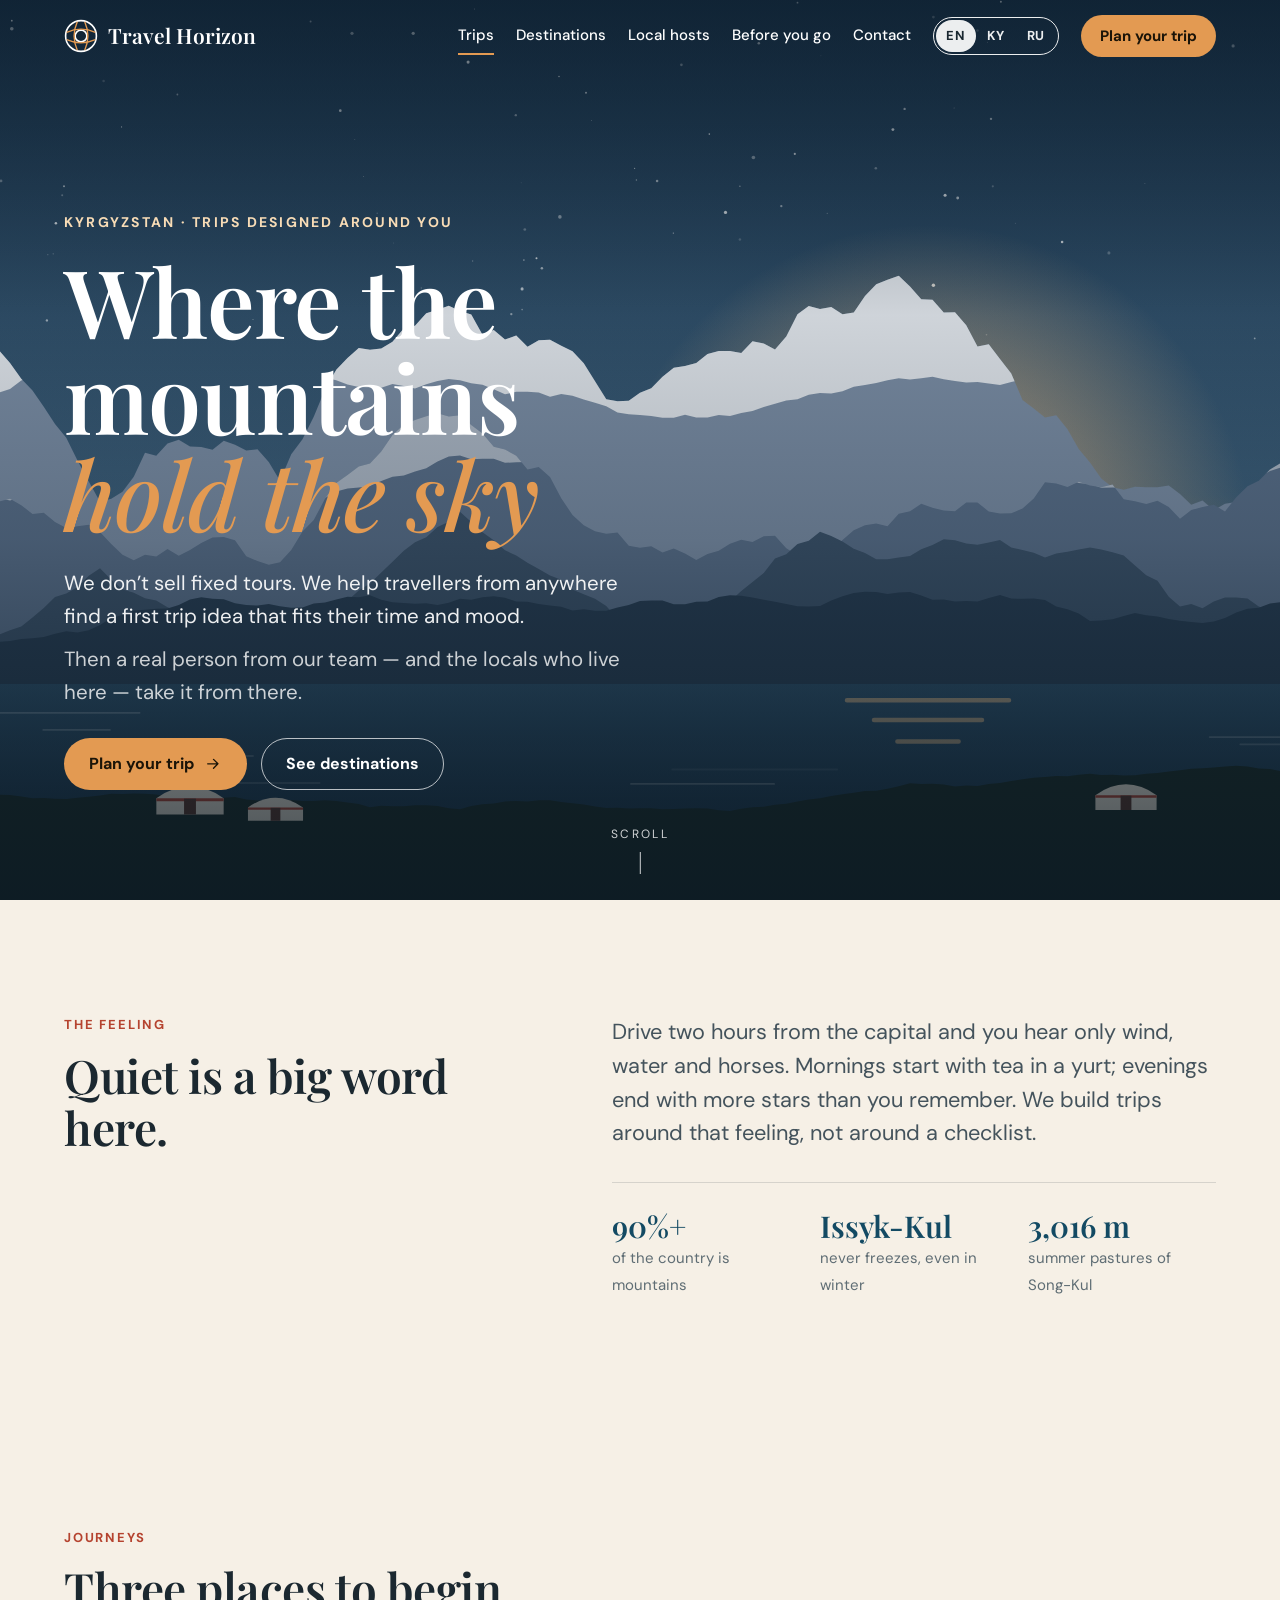
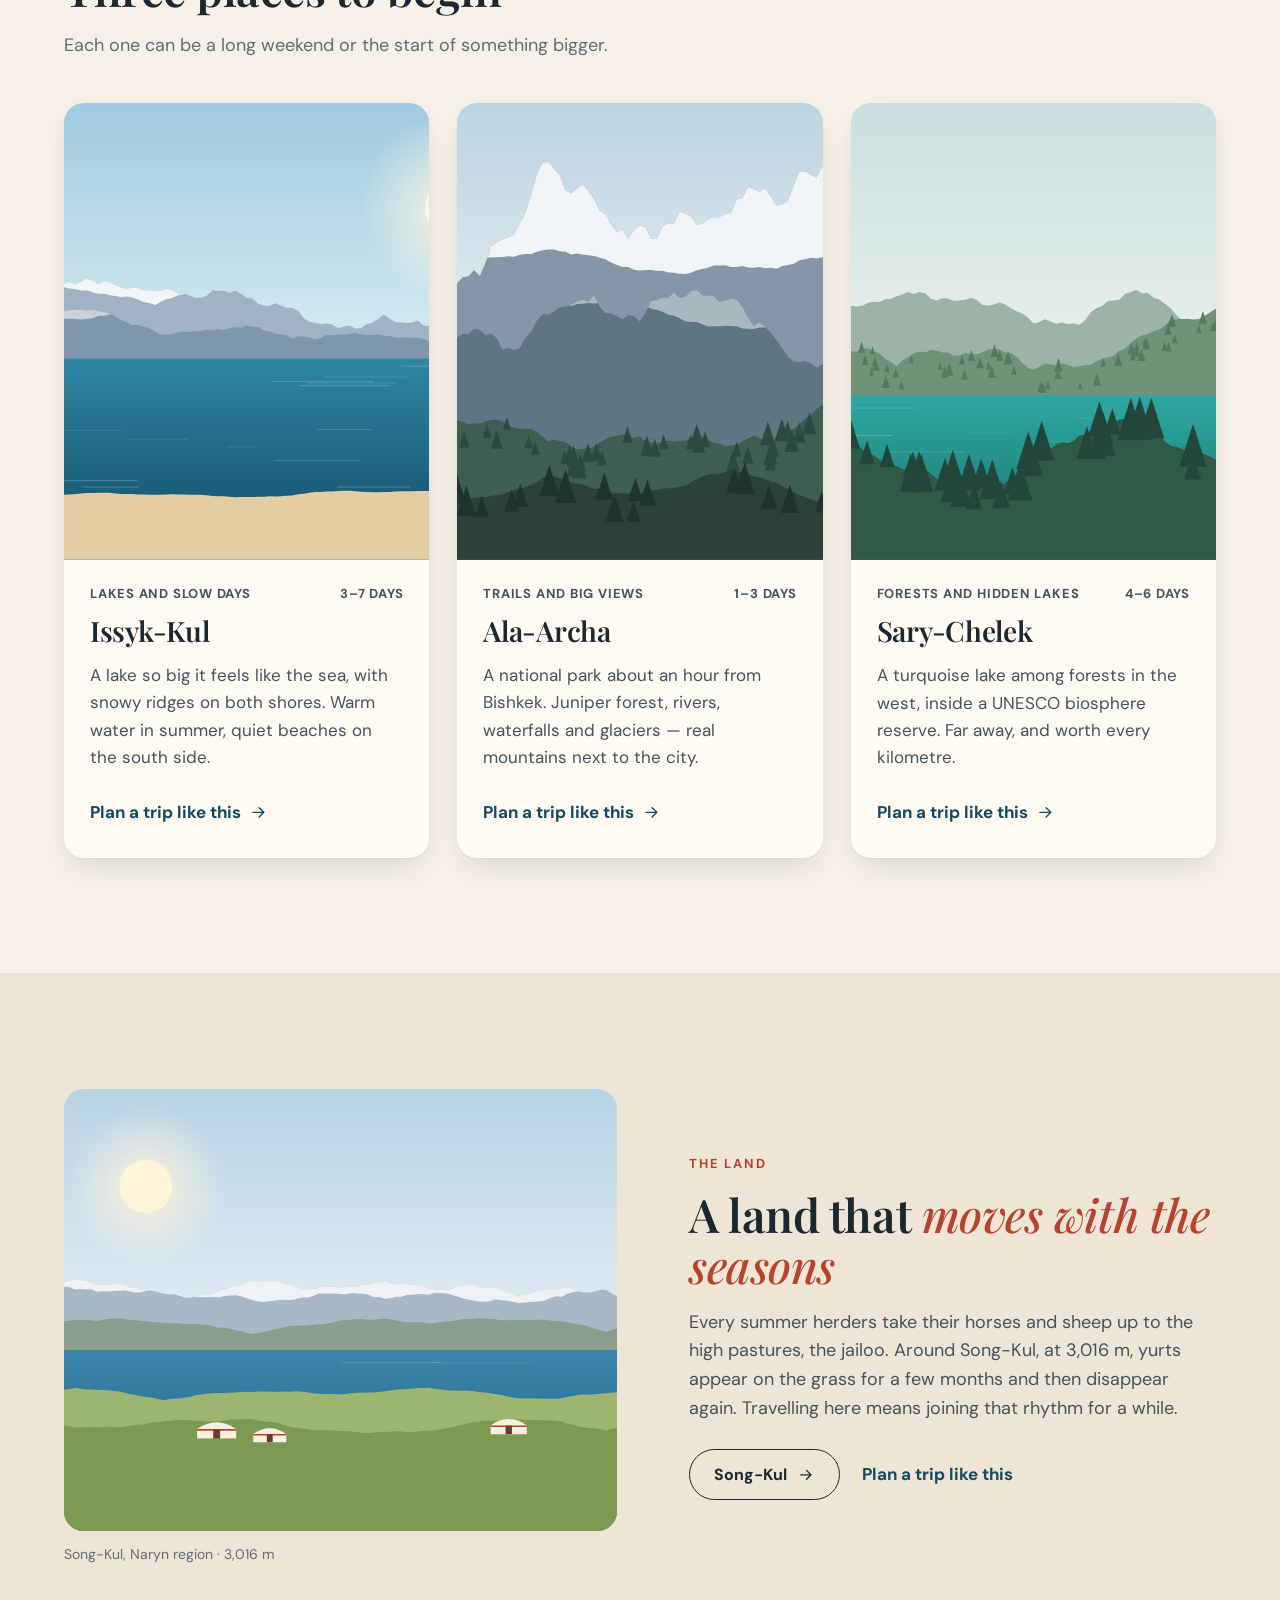
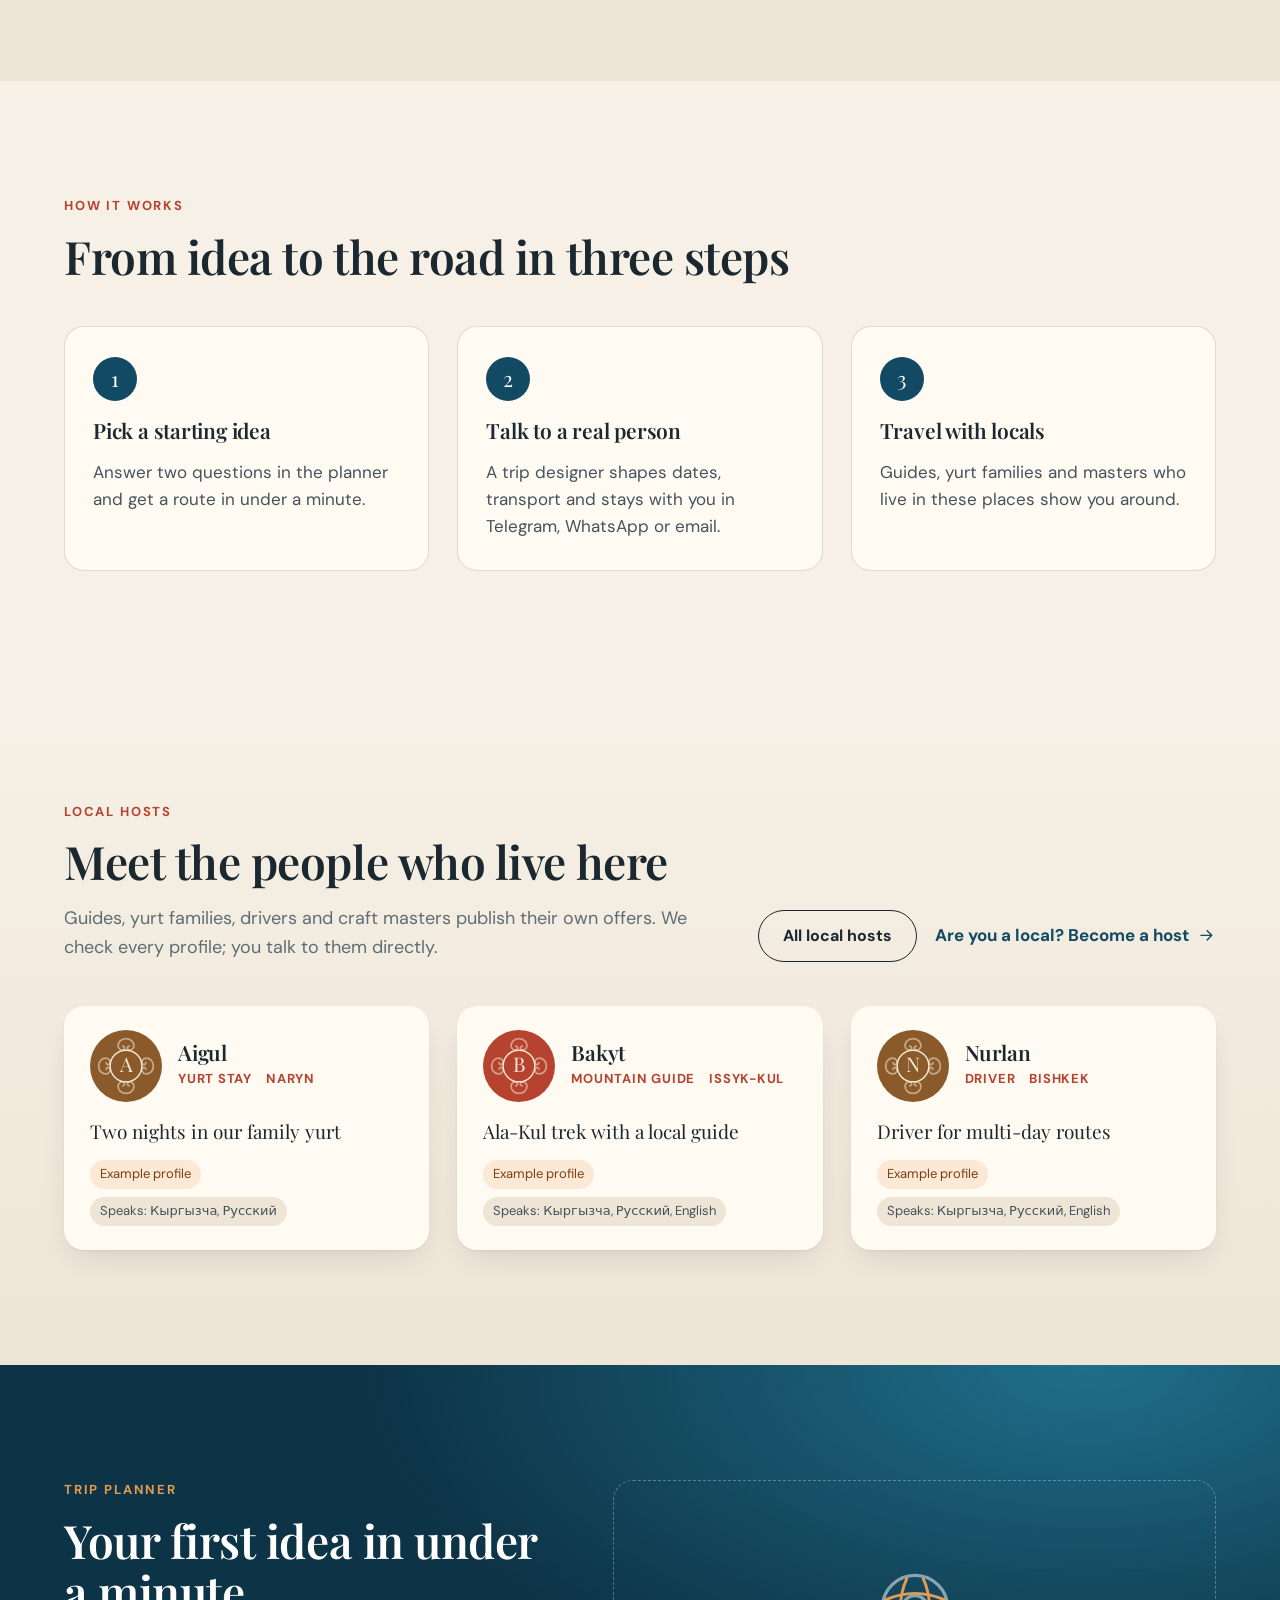
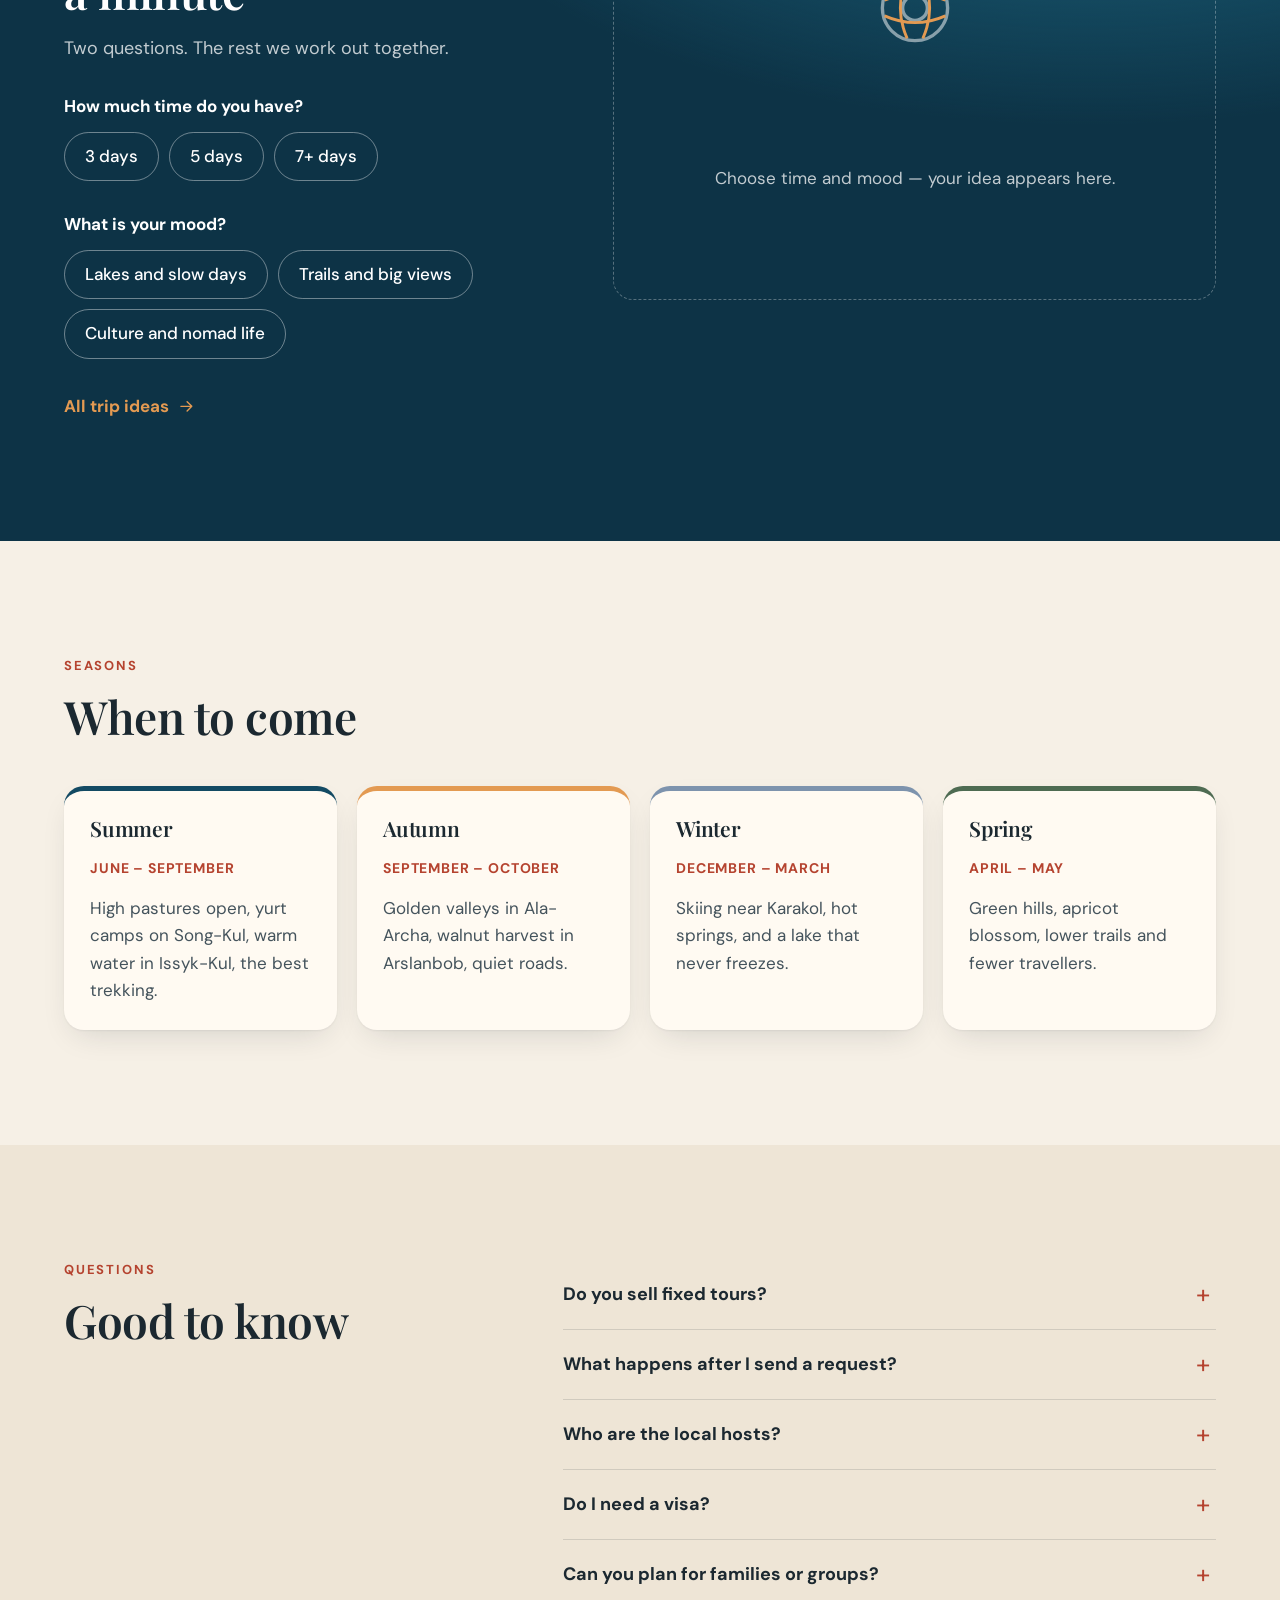
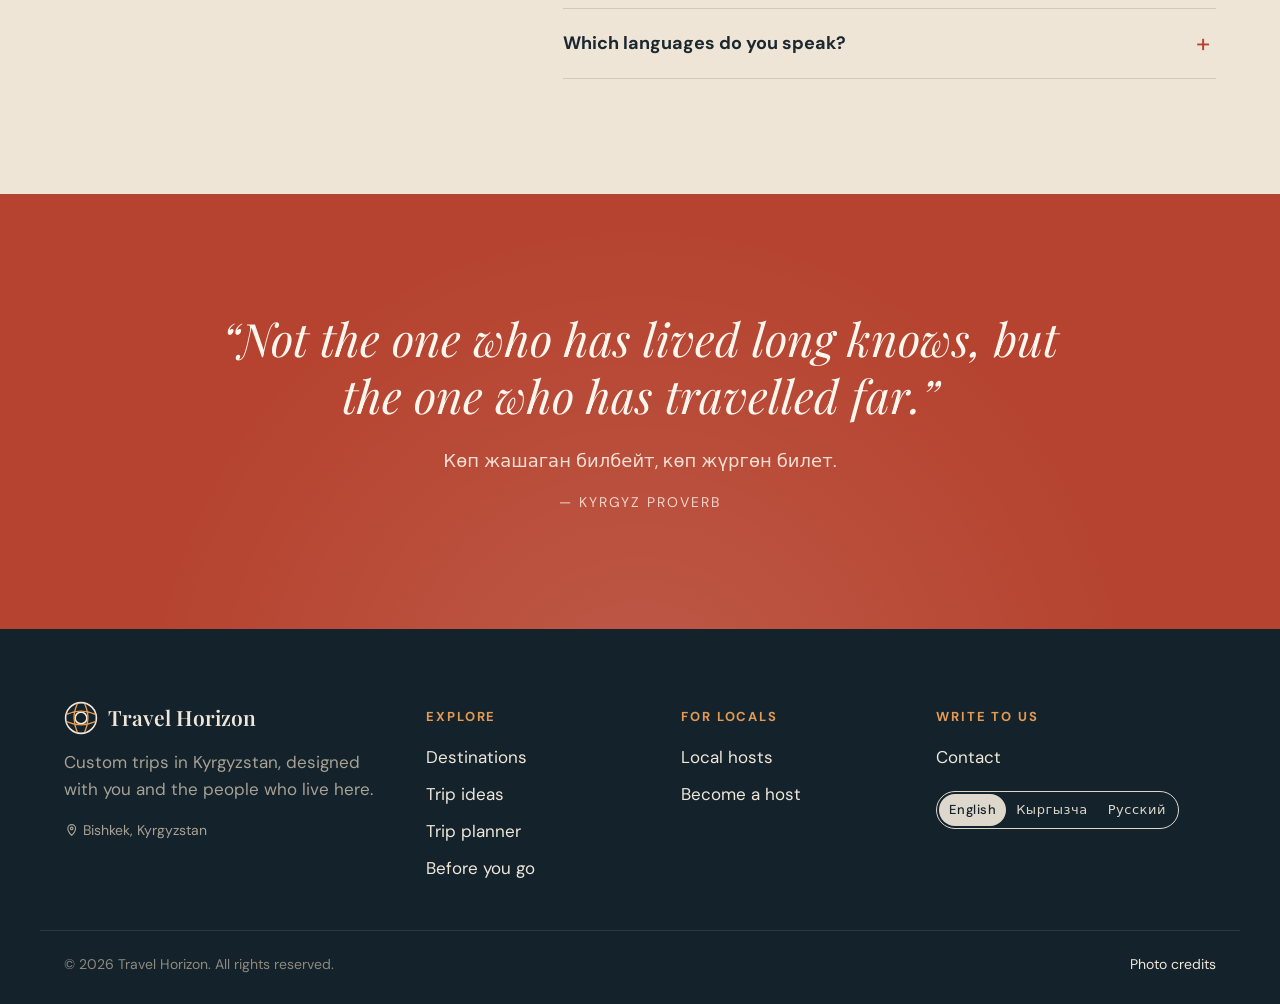
==== public/index.html @ 1de55c16 "Travel Horizon v2: site, admin, P2P hosts, photos - Public site in EN/KY/RU: home (10 sections + loc" ====
<!DOCTYPE html>
<html lang="en">
<head>
  <meta charset="utf-8">
  <meta name="viewport" content="width=device-width, initial-scale=1">
  <title>Travel Horizon — custom trips in Kyrgyzstan</title>
  <meta name="description" content="Get your first Kyrgyzstan trip idea in under a minute, then plan it with a real person. Lakes, trails, nomad culture and local hosts.">
  <meta name="theme-color" content="#134a63">
  <meta property="og:type" content="website">
  <meta property="og:site_name" content="Travel Horizon">
  <meta property="og:title" content="Travel Horizon — custom trips in Kyrgyzstan">
  <meta property="og:description" content="Your first trip idea in under a minute. A real person takes it from there.">
  <link rel="alternate" hreflang="en" href="./?lang=en">
  <link rel="alternate" hreflang="ky" href="./?lang=ky">
  <link rel="alternate" hreflang="ru" href="./?lang=ru">
  <link rel="alternate" hreflang="x-default" href="./">
  <link rel="icon" href="data:image/svg+xml,%3Csvg xmlns='http://www.w3.org/2000/svg' viewBox='0 0 64 64'%3E%3Ccircle cx='32' cy='32' r='30' fill='%23134a63'/%3E%3Ccircle cx='32' cy='32' r='12' fill='none' stroke='%23f6f0e6' stroke-width='4'/%3E%3Cpath d='M8 26 Q32 14 56 26 M8 38 Q32 50 56 38 M26 8 Q14 32 26 56 M38 8 Q50 32 38 56' fill='none' stroke='%23e39a52' stroke-width='3'/%3E%3C/svg%3E">
  <link rel="preconnect" href="https://fonts.googleapis.com">
  <link rel="preconnect" href="https://fonts.gstatic.com" crossorigin>
  <link rel="stylesheet" href="https://fonts.googleapis.com/css2?family=DM+Sans:opsz,wght@9..40,400;9..40,500;9..40,700&family=Playfair+Display:ital,wght@0,500;0,600;1,500&display=swap">
  <link rel="stylesheet" href="styles.css">
  <script type="application/ld+json">
  {
    "@context": "https://schema.org",
    "@type": "TravelAgency",
    "name": "Travel Horizon",
    "description": "Custom trips in Kyrgyzstan and a marketplace of checked local hosts.",
    "areaServed": "Kyrgyzstan",
    "address": { "@type": "PostalAddress", "addressLocality": "Bishkek", "addressCountry": "KG" },
    "knowsLanguage": ["en", "ky", "ru"]
  }
  </script>
</head>
<body>
  <div id="app">
    <noscript>
      <main class="noscript">
        <h1>Travel Horizon</h1>
        <p>Custom trips in Kyrgyzstan: lakes, trails, nomad culture and local hosts. Please turn on JavaScript to use the trip planner.</p>
      </main>
    </noscript>
  </div>
  <script src="translations.js"></script>
  <script src="catalog.js"></script>
  <script src="art.js"></script>
  <script src="script.js"></script>
</body>
</html>
---- public/styles.css ----
/* Travel Horizon — public site styles */
:root {
  --ink: #1b2830;
  --ink-2: #44535c;
  --muted: #5f6d74;
  --paper: #f6f0e6;
  --paper-2: #eee5d6;
  --card: #fffaf2;
  --lake: #134a63;
  --lake-2: #1f6f8b;
  --lake-dark: #0d3346;
  --apricot: #e39a52;
  --apricot-2: #c97a33;
  --felt: #b5432f;
  --moss: #4e6b52;
  --line: rgba(27, 40, 48, 0.14);
  --radius: 20px;
  --radius-sm: 12px;
  --shadow: 0 1px 2px rgba(27, 40, 48, 0.06), 0 12px 32px -12px rgba(27, 40, 48, 0.18);
  --serif: 'Playfair Display', Georgia, 'Times New Roman', serif;
  --sans: 'DM Sans', system-ui, -apple-system, 'Segoe UI', Roboto, sans-serif;
  --container: 1200px;
  --header-h: 72px;
}

*, *::before, *::after { box-sizing: border-box; }
html { -webkit-text-size-adjust: 100%; scroll-padding-top: calc(var(--header-h) + 8px); }
body { margin: 0; font-family: var(--sans); font-size: 17px; line-height: 1.6; color: var(--ink); background: var(--paper); text-rendering: optimizeLegibility; }
img, svg { display: block; max-width: 100%; }
a { color: var(--lake); text-underline-offset: 3px; }
a:hover { color: var(--lake-2); }
button, input, select, textarea { font: inherit; color: inherit; }
:focus-visible { outline: 3px solid var(--apricot); outline-offset: 3px; border-radius: 6px; }
main:focus, h1:focus { outline: none; }
.sr { position: absolute; width: 1px; height: 1px; overflow: hidden; clip: rect(0 0 0 0); white-space: nowrap; }
.skip { position: absolute; left: 16px; top: -60px; z-index: 100; background: var(--ink); color: #fff; padding: 10px 16px; border-radius: 10px; }
.skip:focus { top: 12px; }
.container { width: 100%; max-width: var(--container); margin: 0 auto; padding: 0 24px; }
.narrow { max-width: 820px; }
.center { text-align: center; }
.muted { color: var(--muted); }
.small { font-size: 14px; }
.icon { width: 1.1em; height: 1.1em; display: inline-block; vertical-align: -0.18em; flex: none; }

/* ------------------------------------------------------------- type */
.h1, .h2, .h3, .h4, .hero-title, .detail-title { font-family: var(--serif); font-weight: 600; line-height: 1.12; margin: 0 0 16px; letter-spacing: -0.01em; }
.h1 { font-size: clamp(36px, 5vw, 60px); }
.h2 { font-size: clamp(30px, 3.8vw, 46px); }
.h3 { font-size: clamp(22px, 2.2vw, 28px); }
.h4 { font-size: 21px; }
.h2 em, .hero-title em { font-style: italic; font-weight: 500; color: var(--felt); }
.kicker { font-size: 13px; font-weight: 700; letter-spacing: 0.14em; text-transform: uppercase; color: var(--felt); margin: 0 0 14px; }
.kicker-light { color: var(--apricot); }
.lead { font-size: clamp(19px, 1.7vw, 22px); line-height: 1.55; color: var(--ink-2); margin: 0 0 24px; }
.sub { font-size: 18px; color: var(--muted); max-width: 640px; margin: 0; }
p { margin: 0 0 16px; }

/* ----------------------------------------------------------- buttons */
.btn { display: inline-flex; align-items: center; justify-content: center; gap: 10px; min-height: 48px; padding: 12px 24px; border-radius: 999px; border: 1.5px solid transparent; font-weight: 700; font-size: 16px; text-decoration: none; cursor: pointer; transition: background .2s, color .2s, border-color .2s, transform .2s; }
.btn:hover { transform: translateY(-1px); }
.btn:disabled { opacity: .6; cursor: default; transform: none; }
.btn-small { min-height: 40px; padding: 8px 18px; font-size: 15px; }
.btn-primary { background: var(--lake); color: #fff; }
.btn-primary:hover { background: var(--lake-dark); color: #fff; }
.btn-accent { background: var(--apricot); color: #1b1408; }
.btn-accent:hover { background: #eeac6a; color: #1b1408; }
.btn-outline { border-color: var(--ink); color: var(--ink); background: transparent; }
.btn-outline:hover { background: var(--ink); color: var(--paper); }
.btn-ghost-light { border-color: rgba(255,255,255,.7); color: #fff; }
.btn-ghost-light:hover { background: rgba(255,255,255,.14); color: #fff; }
.link-btn { display: inline-flex; align-items: center; gap: 8px; background: none; border: 0; padding: 6px 0; color: var(--lake); font-weight: 700; cursor: pointer; text-decoration: none; position: relative; z-index: 2; }
.link-btn:hover { color: var(--felt); }
.link-light { color: var(--apricot); }
.link-light:hover { color: #fff; }

/* ------------------------------------------------------------ header */
.site-header { position: sticky; top: 0; z-index: 50; background: rgba(246, 240, 230, 0.92); backdrop-filter: saturate(1.4) blur(10px); border-bottom: 1px solid var(--line); }
.site-header.on-hero { position: fixed; left: 0; right: 0; background: transparent; border-color: transparent; color: #fff; backdrop-filter: none; transition: background .25s, color .25s; }
.site-header.on-hero.scrolled { background: rgba(246, 240, 230, 0.94); color: var(--ink); border-color: var(--line); backdrop-filter: saturate(1.4) blur(10px); }
.header-inner { display: flex; align-items: center; gap: 24px; height: var(--header-h); }
.brand { display: inline-flex; align-items: center; gap: 10px; color: inherit; text-decoration: none; font-family: var(--serif); font-weight: 600; font-size: 21px; }
.brand:hover { color: inherit; }
.logo-mark { width: 34px; height: 34px; }
.site-nav { display: flex; align-items: center; gap: 22px; margin-left: auto; }
.site-nav > a:not(.btn) { color: inherit; text-decoration: none; font-weight: 500; font-size: 15px; padding: 6px 0; border-bottom: 2px solid transparent; }
.site-nav > a:not(.btn):hover, .site-nav > a[aria-current="page"] { border-bottom-color: var(--apricot); }
.lang-switch { display: inline-flex; border: 1.5px solid currentColor; border-radius: 999px; padding: 2px; opacity: .92; }
.lang-btn { background: none; border: 0; padding: 5px 10px; border-radius: 999px; font-size: 13px; font-weight: 700; letter-spacing: .04em; cursor: pointer; color: inherit; min-width: 40px; min-height: 32px; }
.lang-btn[aria-pressed="true"] { background: currentColor; }
.lang-btn[aria-pressed="true"] { color: var(--paper); background: var(--ink); }
.on-hero:not(.scrolled) .lang-btn[aria-pressed="true"] { background: #fff; color: var(--ink); }
.menu-btn { display: none; margin-left: auto; background: none; border: 0; color: inherit; width: 44px; height: 44px; cursor: pointer; align-items: center; justify-content: center; }
.menu-btn .icon { width: 26px; height: 26px; }

@media (max-width: 1060px) {
  .menu-btn { display: inline-flex; }
  .site-nav { display: none; position: absolute; top: var(--header-h); left: 0; right: 0; flex-direction: column; align-items: flex-start; gap: 6px; padding: 18px 24px 26px; background: var(--paper); color: var(--ink); border-bottom: 1px solid var(--line); box-shadow: var(--shadow); }
  .site-nav.open { display: flex; }
  .site-nav > a:not(.btn) { font-size: 18px; padding: 8px 0; }
  .site-nav .lang-switch { margin: 10px 0; }
  .site-nav .lang-btn[aria-pressed="true"] { background: var(--ink); color: var(--paper); }
}

/* ------------------------------------------------------------- media */
.media { position: relative; overflow: hidden; background: var(--paper-2); }
.media .art, .media img { position: absolute; inset: 0; width: 100%; height: 100%; }
.media img { object-fit: cover; opacity: 0; transition: opacity .5s; }
.media img.loaded { opacity: 1; }
.ratio-4x5 { aspect-ratio: 4 / 5; }
.ratio-4x3 { aspect-ratio: 4 / 3; }
.ratio-wide { aspect-ratio: 16 / 7; }
.ratio-land { aspect-ratio: 5 / 4; border-radius: var(--radius); }

/* -------------------------------------------------------------- hero */
.hero { position: relative; min-height: max(640px, 100svh); display: flex; align-items: flex-end; color: #fff; overflow: hidden; background: #18324a; }
.hero-art, .hero-art .art { position: absolute; inset: 0; width: 100%; height: 100%; }
.hero-shade { position: absolute; inset: 0; background: linear-gradient(180deg, rgba(10, 24, 36, .55) 0%, rgba(10, 24, 36, .1) 35%, rgba(10, 24, 36, .25) 60%, rgba(10, 24, 36, .78) 100%); }
.hero-inner { position: relative; padding-top: 140px; padding-bottom: 110px; }
.eyebrow { font-size: 14px; font-weight: 700; letter-spacing: .16em; text-transform: uppercase; margin: 0 0 18px; color: #f8dcb6; }
.hero-title { font-size: clamp(44px, 7.4vw, 104px); line-height: 1.02; max-width: 12ch; margin-bottom: 26px; }
.hero-title span { display: block; }
.hero-title em { color: var(--apricot); display: block; }
.hero-copy { font-size: clamp(18px, 1.6vw, 21px); max-width: 560px; margin: 0 0 10px; color: rgba(255,255,255,.92); }
.hero-copy-2 { color: rgba(255,255,255,.78); }
.hero-actions { display: flex; flex-wrap: wrap; gap: 14px; margin-top: 30px; }
.scroll-hint { position: absolute; left: 50%; bottom: 26px; transform: translateX(-50%); color: rgba(255,255,255,.8); font-size: 12px; letter-spacing: .2em; text-transform: uppercase; text-decoration: none; padding-bottom: 30px; }
.scroll-hint::after { content: ''; position: absolute; left: 50%; bottom: 0; width: 1px; height: 22px; background: currentColor; animation: drip 2.2s ease-in-out infinite; }
@keyframes drip { 0% { transform: scaleY(0); transform-origin: top; } 45% { transform: scaleY(1); transform-origin: top; } 55% { transform: scaleY(1); transform-origin: bottom; } 100% { transform: scaleY(0); transform-origin: bottom; } }

/* ---------------------------------------------------------- sections */
.section { padding: clamp(72px, 9vw, 128px) 0; }
.section-tight { padding: clamp(40px, 5vw, 72px) 0 clamp(72px, 8vw, 110px); }
.section-head { margin-bottom: 44px; }
.section-head.split { display: flex; justify-content: space-between; align-items: flex-end; gap: 32px; flex-wrap: wrap; }
.head-actions { display: flex; flex-wrap: wrap; align-items: center; gap: 18px; margin-top: 22px; }

.feeling-grid { display: grid; grid-template-columns: 1fr 1.25fr; gap: 64px; align-items: start; }
.facts { list-style: none; padding: 0; margin: 32px 0 0; display: grid; grid-template-columns: repeat(3, 1fr); gap: 20px; border-top: 1px solid var(--line); padding-top: 26px; }
.facts strong { display: block; font-family: var(--serif); font-size: 30px; font-weight: 600; color: var(--lake); line-height: 1.15; }
.facts span { font-size: 15px; color: var(--muted); }

/* ------------------------------------------------------------- cards */
.cards { display: grid; gap: 28px; }
.cards-3 { grid-template-columns: repeat(3, 1fr); }
.card { position: relative; background: var(--card); border-radius: var(--radius); overflow: hidden; box-shadow: var(--shadow); display: flex; flex-direction: column; transition: transform .25s, box-shadow .25s; }
.card:hover { transform: translateY(-4px); box-shadow: 0 2px 4px rgba(27,40,48,.06), 0 22px 44px -16px rgba(27,40,48,.28); }
.card-body { padding: 24px 26px 26px; display: flex; flex-direction: column; flex: 1; }
.card-body p { color: var(--ink-2); }
.card-meta { display: flex; flex-wrap: wrap; justify-content: space-between; gap: 6px 14px; font-size: 13px; font-weight: 700; letter-spacing: .06em; text-transform: uppercase; color: var(--felt); margin: 0 0 10px; }
.card .h3 a, .card .h4 a { color: var(--ink); text-decoration: none; }
.stretch::after { content: ''; position: absolute; inset: 0; z-index: 1; }
.card-actions { margin-top: auto; padding-top: 6px; }

/* -------------------------------------------------------------- land */
.land { background: var(--paper-2); }
.land-grid { display: grid; grid-template-columns: 1.05fr 1fr; gap: 72px; align-items: center; }
.land-figure { margin: 0; }
.land-figure figcaption { font-size: 14px; color: var(--muted); margin-top: 12px; }
.land-text p:not(.kicker) { color: var(--ink-2); font-size: 18px; }
.row-actions { display: flex; flex-wrap: wrap; align-items: center; gap: 22px; margin-top: 26px; }

/* -------------------------------------------------------------- how */
.steps { list-style: none; margin: 0; padding: 0; display: grid; grid-template-columns: repeat(3, 1fr); gap: 28px; counter-reset: s; }
.step { padding: 30px 28px; border-radius: var(--radius); border: 1px solid var(--line); background: var(--card); }
.step p { color: var(--ink-2); margin: 0; }
.step-num { display: inline-grid; place-items: center; width: 44px; height: 44px; border-radius: 50%; background: var(--lake); color: #fff; font-family: var(--serif); font-size: 21px; margin-bottom: 18px; }

/* ------------------------------------------------------------ hosts */
.hosts-teaser { background: linear-gradient(180deg, var(--paper) 0%, var(--paper-2) 100%); }
.host-card { padding: 24px 26px; gap: 14px; }
.host-top { display: flex; gap: 16px; align-items: center; }
.host-top .h4 { margin: 0 0 4px; }
.host-top .card-meta { margin: 0; justify-content: flex-start; }
.host-photo { position: relative; width: 72px; height: 72px; border-radius: 50%; overflow: hidden; flex: none; }
.host-photo .avatar, .host-photo img { position: absolute; inset: 0; width: 100%; height: 100%; object-fit: cover; }
.host-photo img { z-index: 1; }
.host-photo-lg { width: 132px; height: 132px; }
.host-offer { font-family: var(--serif); font-size: 19px; margin: 0; }
.badges { display: flex; flex-wrap: wrap; gap: 8px; margin: auto 0 0; }
.badge { display: inline-flex; align-items: center; gap: 6px; font-size: 13px; padding: 4px 10px; border-radius: 999px; background: var(--paper-2); color: var(--ink-2); }
.badge-ok { background: #e2efe5; color: #24543a; }
.badge-example { background: #fbe9d5; color: #7a3f12; }
.host-page .host-head { display: flex; gap: 28px; align-items: center; margin: 26px 0 40px; flex-wrap: wrap; }
.host-head .h1 { margin-bottom: 10px; }
.host-about p { font-size: 19px; color: var(--ink-2); }

/* ----------------------------------------------------------- planner */
.planner { background: radial-gradient(1200px 600px at 85% 0%, #1f6f8b 0%, transparent 60%), var(--lake-dark); color: #fff; }
.planner .sub { color: rgba(255,255,255,.75); }
.planner .h2 { color: #fff; }
.planner-grid { display: grid; grid-template-columns: 0.9fr 1.1fr; gap: 56px; align-items: start; }
.q { margin-top: 30px; }
.q-label { font-weight: 700; margin: 0 0 12px; }
.pills { display: flex; flex-wrap: wrap; gap: 10px; }
.pill { min-height: 46px; padding: 10px 20px; border-radius: 999px; border: 1.5px solid rgba(255,255,255,.4); background: transparent; color: #fff; font-weight: 500; cursor: pointer; transition: background .2s, border-color .2s, color .2s; }
.pill:hover { border-color: #fff; }
.pill[aria-checked="true"] { background: var(--apricot); border-color: var(--apricot); color: #1b1408; font-weight: 700; }
.planner .link-btn { margin-top: 28px; }
.planner-result { min-height: 420px; }
.result-empty { height: 100%; min-height: 420px; border: 1.5px dashed rgba(255,255,255,.3); border-radius: var(--radius); display: grid; place-items: center; text-align: center; padding: 40px; color: rgba(255,255,255,.75); }
.result-empty .logo-mark { width: 72px; height: 72px; margin: 0 auto 18px; color: rgba(255,255,255,.5); }
.result-card { background: var(--card); color: var(--ink); border-radius: var(--radius); overflow: hidden; box-shadow: 0 30px 60px -30px rgba(0,0,0,.6); animation: rise .35s ease; }
@keyframes rise { from { opacity: 0; transform: translateY(10px); } to { opacity: 1; transform: none; } }
.result-body { padding: 26px 30px 30px; }
.result-body .kicker { font-size: 12px; }
.route-line { font-weight: 500; color: var(--ink); }
.route-label { color: var(--muted); font-weight: 400; }
.mini-facts { display: flex; flex-wrap: wrap; gap: 12px 36px; margin: 0 0 22px; }
.mini-facts dt { font-size: 12px; text-transform: uppercase; letter-spacing: .08em; color: var(--muted); }
.mini-facts dd { margin: 0; font-weight: 700; }
.result-actions { display: flex; flex-wrap: wrap; align-items: center; gap: 22px; }
.request-slot { margin-top: 24px; border-top: 1px solid var(--line); padding-top: 22px; }

/* ------------------------------------------------------------- forms */
.request-form, .host-form { display: grid; gap: 14px; }
.form-title { font-family: var(--serif); font-size: 22px; margin: 0; }
.field-grid { display: grid; grid-template-columns: repeat(auto-fit, minmax(210px, 1fr)); gap: 14px; }
.field { display: grid; gap: 6px; margin: 0; border: 0; padding: 0; min-width: 0; }
.field label, .field legend { font-size: 14px; font-weight: 700; color: var(--ink-2); padding: 0; }
.field input, .field select, .field textarea { width: 100%; min-height: 46px; padding: 10px 14px; border-radius: var(--radius-sm); border: 1.5px solid rgba(27,40,48,.22); background: #fff; }
.field textarea { resize: vertical; min-height: 96px; }
.field input:focus, .field select:focus, .field textarea:focus { border-color: var(--lake); outline: 3px solid rgba(31,111,139,.2); outline-offset: 0; }
[aria-invalid="true"] { border-color: var(--felt) !important; background: #fff6f3 !important; }
fieldset[aria-invalid="true"] .checks { outline: 2px solid var(--felt); border-radius: 10px; }
.req { color: var(--felt); }
.help { font-size: 14px; color: var(--muted); margin: 0; }
.checks { display: flex; flex-wrap: wrap; gap: 8px 18px; }
.check { display: inline-flex; gap: 10px; align-items: flex-start; font-size: 15px; cursor: pointer; }
.check input, .field .check input { width: 20px; height: 20px; min-height: 0; padding: 0; margin: 2px 0 0; accent-color: var(--lake); flex: none; }
.hp { position: absolute; left: -9999px; width: 1px; height: 1px; overflow: hidden; }
.form-privacy { font-size: 13px; color: var(--muted); margin: 0; }
.form-status { font-size: 15px; }
.form-status:empty { display: none; }
.form-status.ok { padding: 14px 16px; border-radius: var(--radius-sm); background: #e2efe5; color: #1d4a32; }
.form-status.error { padding: 14px 16px; border-radius: var(--radius-sm); background: #fbe7e2; color: #7d2717; }
.form-status .direct { display: flex; flex-wrap: wrap; gap: 8px; margin-top: 10px; }
.chip-link { display: inline-flex; padding: 6px 12px; border-radius: 999px; background: #fff; border: 1px solid var(--line); text-decoration: none; font-size: 14px; }

/* ----------------------------------------------------------- seasons */
.season-grid { display: grid; grid-template-columns: repeat(4, 1fr); gap: 20px; }
.season { padding: 26px; border-radius: var(--radius); background: var(--card); border-top: 5px solid var(--lake); box-shadow: var(--shadow); }
.season-1 { border-color: var(--apricot); }
.season-2 { border-color: #7d93ad; }
.season-3 { border-color: var(--moss); }
.season-months { font-size: 14px; font-weight: 700; color: var(--felt); text-transform: uppercase; letter-spacing: .06em; }
.season p:last-child { color: var(--ink-2); margin: 0; }

/* -------------------------------------------------------------- faq */
.faq { background: var(--paper-2); }
.faq-grid { display: grid; grid-template-columns: 0.8fr 1.2fr; gap: 64px; }
.faq-item { border-bottom: 1px solid var(--line); }
.faq-item summary { cursor: pointer; list-style: none; padding: 20px 40px 20px 0; font-weight: 700; font-size: 18px; position: relative; }
.faq-item summary::-webkit-details-marker { display: none; }
.faq-item summary::after { content: '+'; position: absolute; right: 6px; top: 14px; font-size: 26px; font-weight: 400; color: var(--felt); transition: transform .2s; }
.faq-item[open] summary::after { transform: rotate(45deg); }
.faq-item p { color: var(--ink-2); padding-right: 30px; }

/* ------------------------------------------------------------ quote */
.quote { background: var(--felt); color: #fff7ee; padding: clamp(72px, 9vw, 120px) 0; text-align: center; background-image: radial-gradient(circle at 50% 120%, rgba(255,255,255,.12), transparent 60%); }
.quote blockquote { margin: 0 auto; max-width: 900px; }
.quote-text { font-family: var(--serif); font-style: italic; font-size: clamp(28px, 3.6vw, 46px); line-height: 1.25; margin-bottom: 22px; }
.quote-original { font-size: 18px; opacity: .85; }
.quote footer { font-size: 14px; letter-spacing: .14em; text-transform: uppercase; opacity: .8; }

/* -------------------------------------------------------- page heads */
.page-head { padding: calc(var(--header-h) + 40px) 0 12px; }
.page-head .h1 { max-width: 18ch; }
.filters { display: flex; flex-wrap: wrap; gap: 10px; margin-bottom: 36px; }
.filters-select { gap: 20px; }
.field-inline { min-width: 220px; }
.pill-dark { border-color: rgba(27,40,48,.3); color: var(--ink); }
.pill-dark:hover { border-color: var(--ink); }
.pill-dark[aria-pressed="true"] { background: var(--ink); border-color: var(--ink); color: var(--paper); }

/* ---------------------------------------------------------- details */
.detail-hero { position: relative; min-height: 62vh; display: flex; align-items: flex-end; color: #fff; overflow: hidden; }
.detail-media { position: absolute !important; inset: 0; }
.detail-shade { position: absolute; inset: 0; background: linear-gradient(180deg, rgba(10,24,36,.35) 0%, rgba(10,24,36,0) 40%, rgba(10,24,36,.72) 100%); }
.detail-hero-inner { position: relative; padding-top: 130px; padding-bottom: 56px; }
.detail-title { font-size: clamp(42px, 6vw, 80px); margin-bottom: 14px; }
.back-link { display: inline-flex; align-items: center; gap: 8px; color: #fff; text-decoration: none; font-weight: 700; margin-bottom: 22px; }
.back-link:hover { color: var(--apricot); }
.back-dark { color: var(--ink); margin-top: calc(var(--header-h) - 20px); }
.detail-grid { display: grid; grid-template-columns: 1.4fr 1fr; gap: 56px; align-items: start; }
.detail-main > p { font-size: 19px; color: var(--ink-2); }
.detail-main .h4 { margin-top: 34px; }
.detail-side { display: grid; gap: 22px; position: sticky; top: calc(var(--header-h) + 20px); }
.side-card { background: var(--card); border-radius: var(--radius); padding: 26px; box-shadow: var(--shadow); }
.fact-list { margin: 0; display: grid; gap: 0; background: var(--card); border-radius: var(--radius); padding: 6px 22px; box-shadow: var(--shadow); }
.side-card .fact-list { box-shadow: none; padding: 0; margin-bottom: 16px; }
.fact-list > div { display: flex; justify-content: space-between; gap: 18px; padding: 14px 0; border-bottom: 1px solid var(--line); }
.fact-list > div:last-child { border-bottom: 0; }
.fact-list dt { color: var(--muted); font-size: 15px; }
.fact-list dd { margin: 0; font-weight: 700; text-align: right; }
.ticks { list-style: none; padding: 0; margin: 0; display: grid; gap: 10px; }
.ticks li { display: flex; gap: 12px; align-items: flex-start; }
.ticks .icon { color: var(--moss); margin-top: 4px; }
.idea-links { list-style: none; padding: 0; margin: 0; display: grid; gap: 10px; }
.idea-links a { display: flex; flex-direction: column; padding: 16px 20px; border-radius: var(--radius-sm); background: var(--card); text-decoration: none; color: var(--ink); border: 1px solid var(--line); }
.idea-links a:hover { border-color: var(--lake); }
.idea-links span { font-size: 14px; color: var(--muted); }
.timeline { list-style: none; margin: 0; padding: 0 0 0 26px; border-left: 2px solid var(--line); display: grid; gap: 22px; }
.timeline li { position: relative; display: flex; flex-direction: column; }
.timeline li::before { content: ''; position: absolute; left: -34px; top: 6px; width: 14px; height: 14px; border-radius: 50%; background: var(--apricot); border: 3px solid var(--paper); }
.timeline strong { font-size: 18px; }
.timeline span { color: var(--ink-2); }
.direct { display: flex; flex-wrap: wrap; gap: 10px; }
.direct .btn { min-height: 42px; padding: 8px 16px; font-size: 15px; }

/* ------------------------------------------------------- ideas grid */
.idea-grid { display: grid; grid-template-columns: 200px repeat(3, 1fr); gap: 14px; margin-bottom: 30px; }
.idea-col-head { font-weight: 700; text-align: center; padding: 8px; color: var(--felt); text-transform: uppercase; letter-spacing: .08em; font-size: 14px; }
.idea-row-head { font-family: var(--serif); font-size: 20px; display: flex; align-items: center; }
.idea-cell { display: flex; flex-direction: column; gap: 8px; padding: 22px; border-radius: var(--radius); background: var(--card); box-shadow: var(--shadow); text-decoration: none; color: var(--ink); transition: transform .2s; }
.idea-cell:hover { transform: translateY(-3px); color: var(--ink); }
.idea-cell strong { font-family: var(--serif); font-size: 20px; font-weight: 600; line-height: 1.2; }
.idea-cell-meta { display: none; font-size: 12px; font-weight: 700; color: var(--felt); text-transform: uppercase; letter-spacing: .06em; }
.idea-stops { font-size: 14px; color: var(--muted); }

/* ------------------------------------------------------ before you go */
.info-grid { display: grid; grid-template-columns: repeat(auto-fit, minmax(300px, 1fr)); gap: 22px; margin-bottom: 18px; }
.info-card { background: var(--card); border-radius: var(--radius); padding: 28px; box-shadow: var(--shadow); }
.info-card > .icon { width: 34px; height: 34px; color: var(--lake); margin-bottom: 16px; }
.info-card p { color: var(--ink-2); }

/* ------------------------------------------------------------ footer */
.site-footer { background: #13222b; color: #d9d2c6; padding: 72px 0 28px; }
.site-footer a { color: #f0e7d9; text-decoration: none; }
.site-footer a:hover { color: var(--apricot); }
.footer-grid { display: grid; grid-template-columns: 1.5fr 1fr 1fr 1.3fr; gap: 40px; }
.brand-footer { color: #fff; margin-bottom: 14px; }
.site-footer .muted { color: #a8a194; }
.foot-title { font-size: 13px; letter-spacing: .14em; text-transform: uppercase; color: var(--apricot); margin: 6px 0 16px; }
.foot-list { list-style: none; margin: 0; padding: 0; display: grid; gap: 10px; }
.foot-contacts { display: grid; gap: 10px; margin-bottom: 20px; }
.lang-switch-footer { color: #f0e7d9; }
.lang-switch-footer .lang-btn { font-weight: 500; }
.lang-switch-footer .lang-btn[aria-pressed="true"] { background: #f0e7d9; color: #13222b; }
.foot-bottom { border-top: 1px solid rgba(255,255,255,.1); margin-top: 48px; padding-top: 22px; font-size: 14px; color: #8f897d; }
.noscript { padding: 40px; }

/* ------------------------------------------------------- responsive */
@media (max-width: 980px) {
  .feeling-grid, .land-grid, .planner-grid, .faq-grid, .detail-grid { grid-template-columns: 1fr; gap: 40px; }
  .cards-3, .steps { grid-template-columns: 1fr 1fr; }
  .season-grid { grid-template-columns: 1fr 1fr; }
  .footer-grid { grid-template-columns: 1fr 1fr; }
  .detail-side { position: static; }
  .idea-grid { grid-template-columns: 1fr 1fr; }
  .idea-col-head, .idea-corner { display: none; }
  .idea-row-head { grid-column: 1 / -1; margin-top: 14px; }
  .idea-cell-meta { display: block; }
}
@media (max-width: 640px) {
  body { font-size: 16px; }
  .container { padding: 0 18px; }
  .cards-3, .steps, .season-grid, .footer-grid, .idea-grid { grid-template-columns: 1fr; }
  .facts { grid-template-columns: 1fr; gap: 14px; }
  .hero-inner { padding-bottom: 96px; }
  .ratio-4x5 { aspect-ratio: 4 / 3; }
  .result-body { padding: 22px; }
  .planner-result, .result-empty { min-height: 0; }
  .host-photo-lg { width: 96px; height: 96px; }
}
@media (prefers-reduced-motion: reduce) {
  *, *::before, *::after { animation: none !important; transition: none !important; scroll-behavior: auto !important; }
}
@media print {
  .site-header, .planner, .site-footer, .scroll-hint { display: none; }
}

/* ---------------------------------------------------- photo credits */
.media .credit { position: absolute; right: 8px; bottom: 8px; z-index: 3; max-width: calc(100% - 16px); overflow: hidden; text-overflow: ellipsis; white-space: nowrap; font-size: 11px; line-height: 1.3; color: #fff; background: rgba(10, 20, 28, .55); padding: 3px 9px; border-radius: 999px; text-decoration: none; visibility: hidden; opacity: .85; }
.media img.loaded ~ .credit { visibility: visible; }
.media .credit:hover, .media .credit:focus-visible { opacity: 1; color: #fff; text-decoration: underline; }
.hero .hero-art .credit { right: 18px; bottom: 16px; }
.hero-art > img { will-change: transform; transform: scale(1.06); transform-origin: center top; }
.detail-hero .media .credit { bottom: 14px; right: 18px; }
.ratio-land .credit { bottom: 10px; }
.foot-bottom { display: flex; justify-content: space-between; gap: 16px; flex-wrap: wrap; }
.credit-list { list-style: none; margin: 0 0 20px; padding: 0; display: grid; grid-template-columns: repeat(auto-fit, minmax(340px, 1fr)); gap: 18px; }
.credit-row { display: grid; grid-template-columns: 120px 1fr; gap: 16px; align-items: center; background: var(--card); border-radius: var(--radius-sm); padding: 12px; box-shadow: var(--shadow); font-size: 14px; overflow-wrap: anywhere; }
.credit-thumb .media { aspect-ratio: 4 / 3; border-radius: 10px; }
.credit-thumb .credit { display: none; }
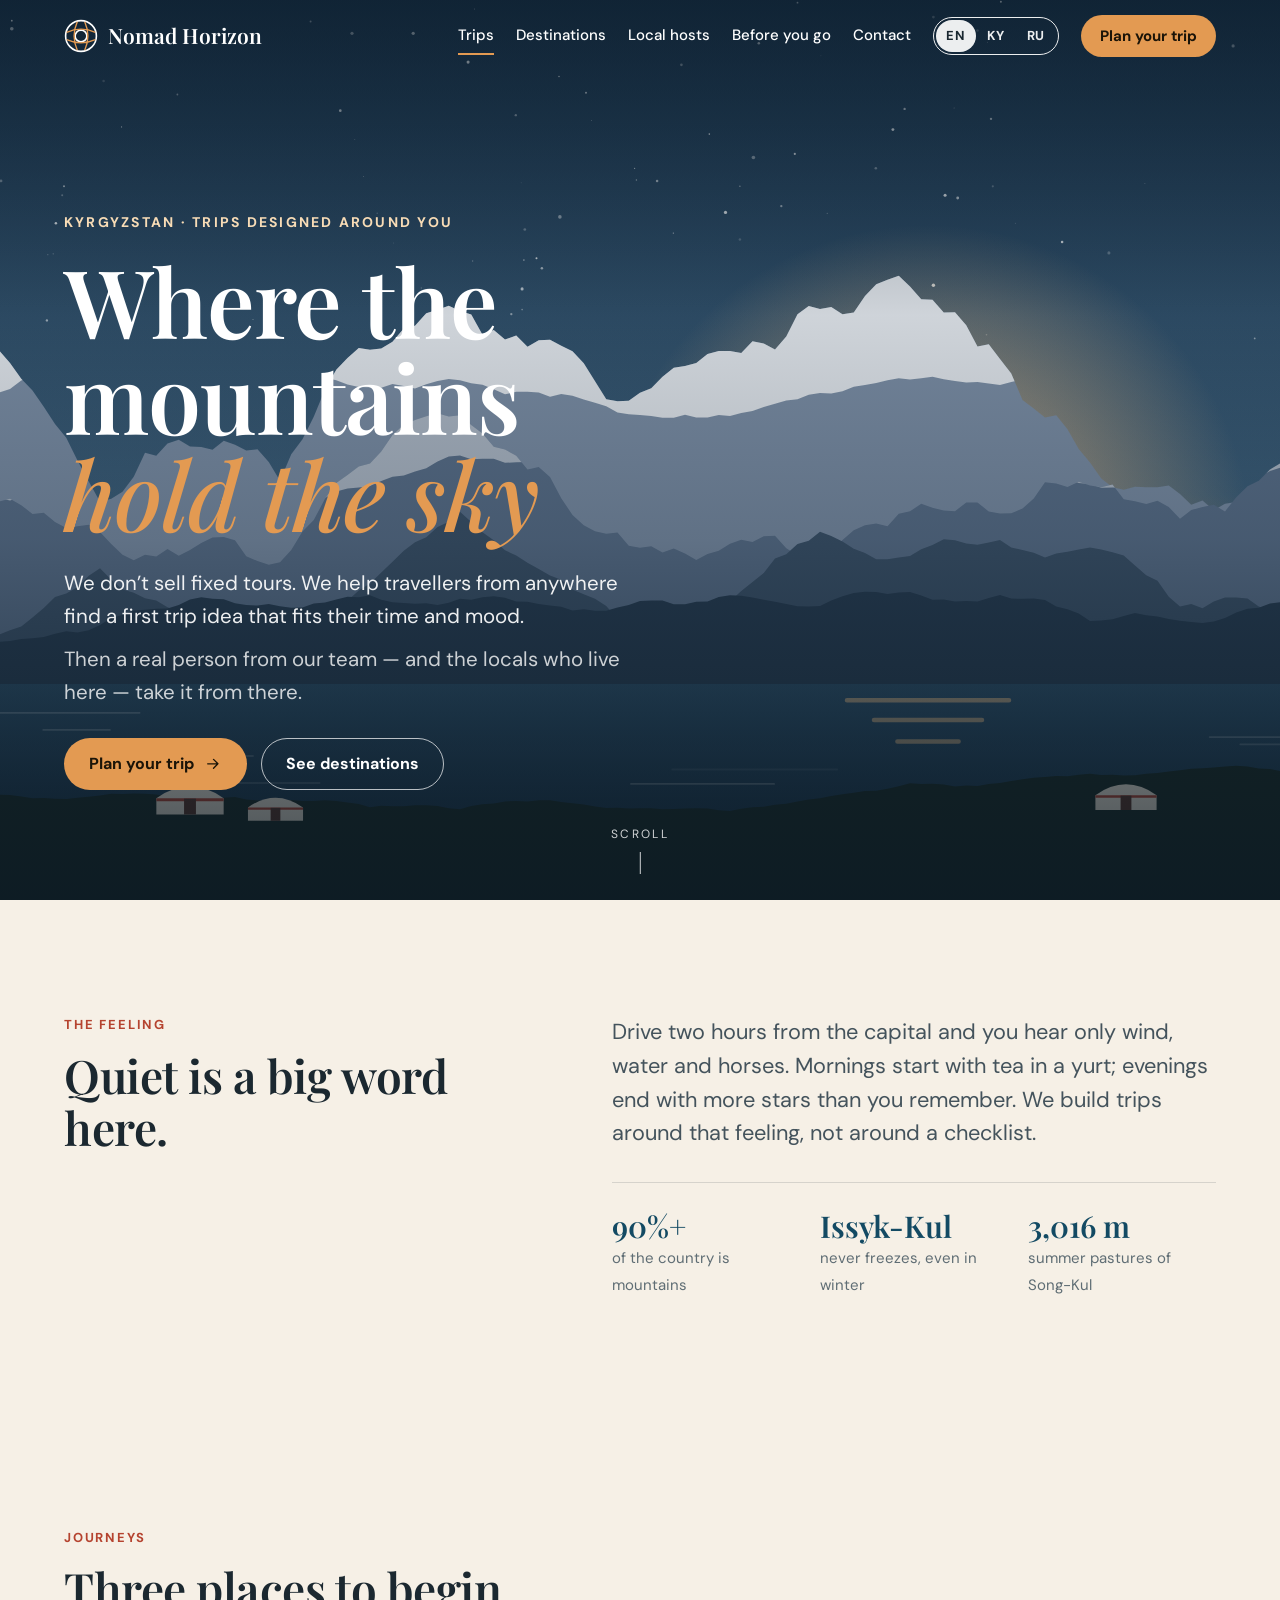
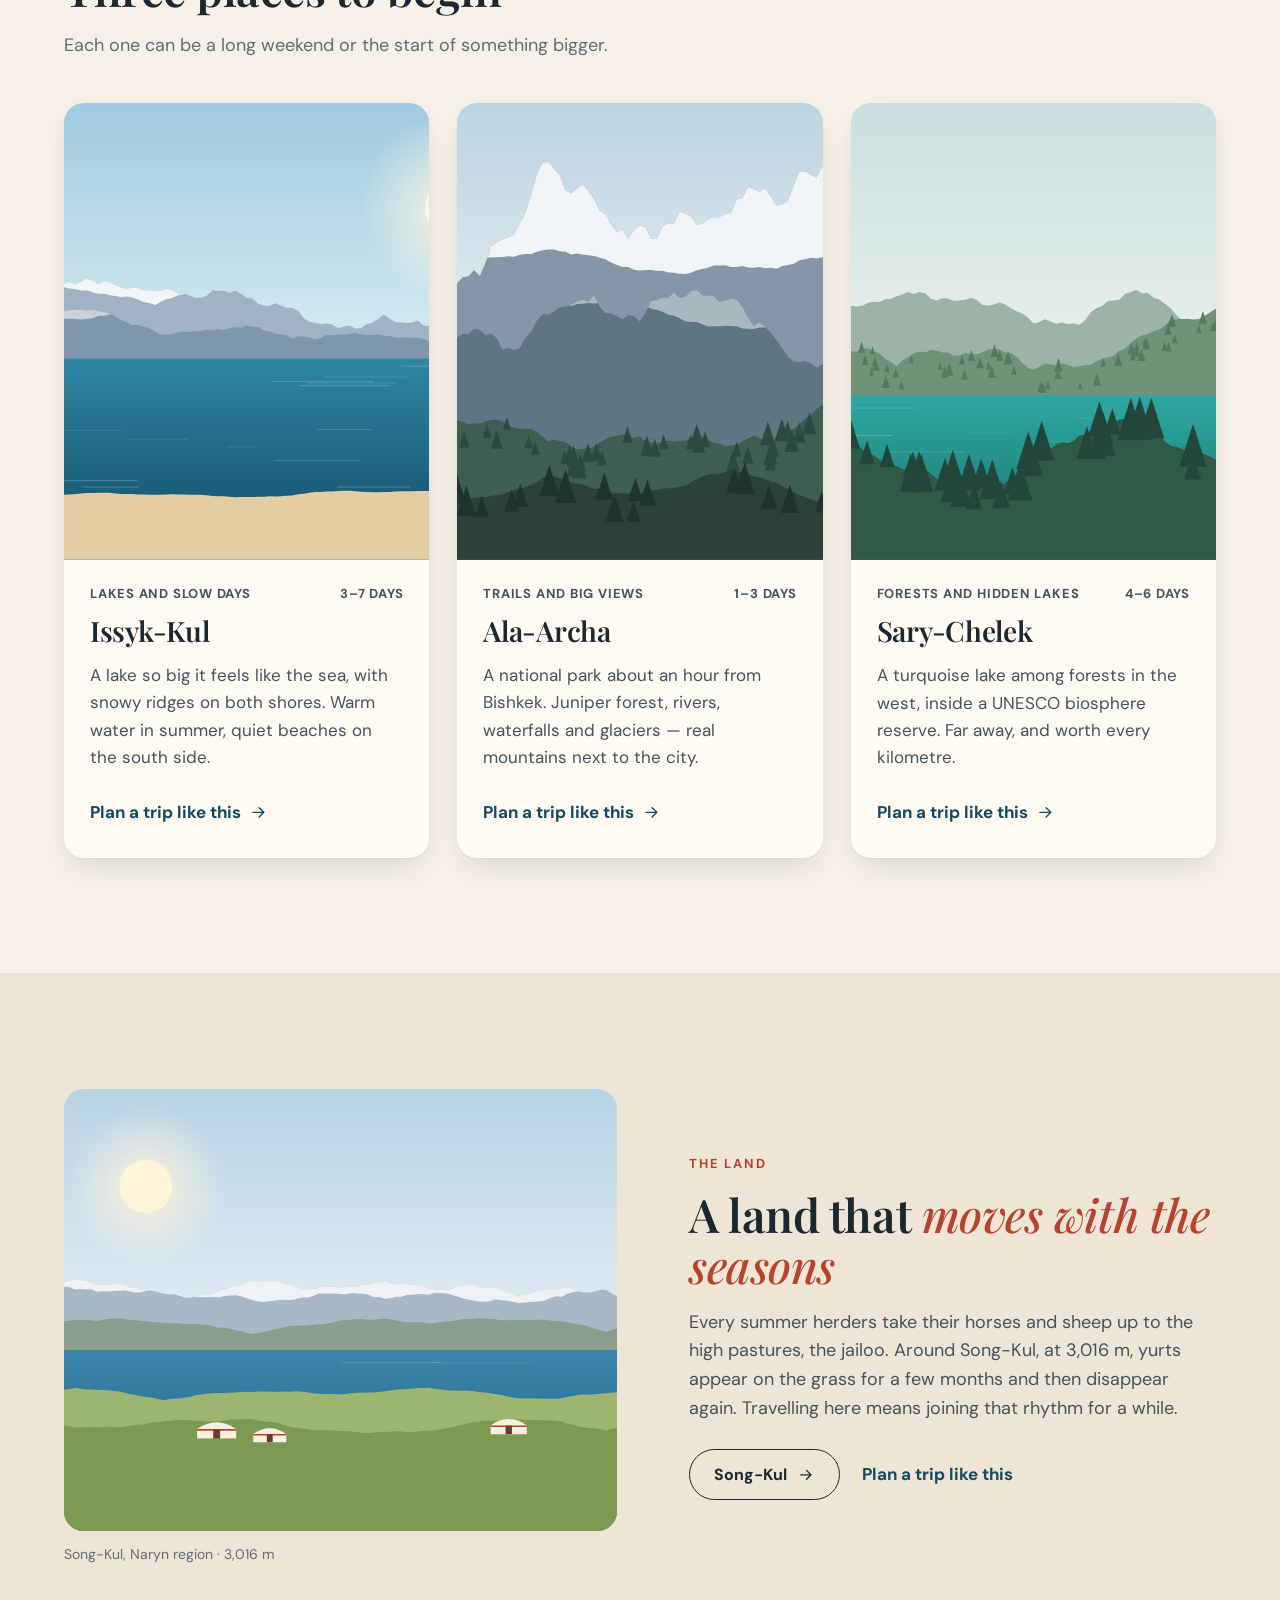
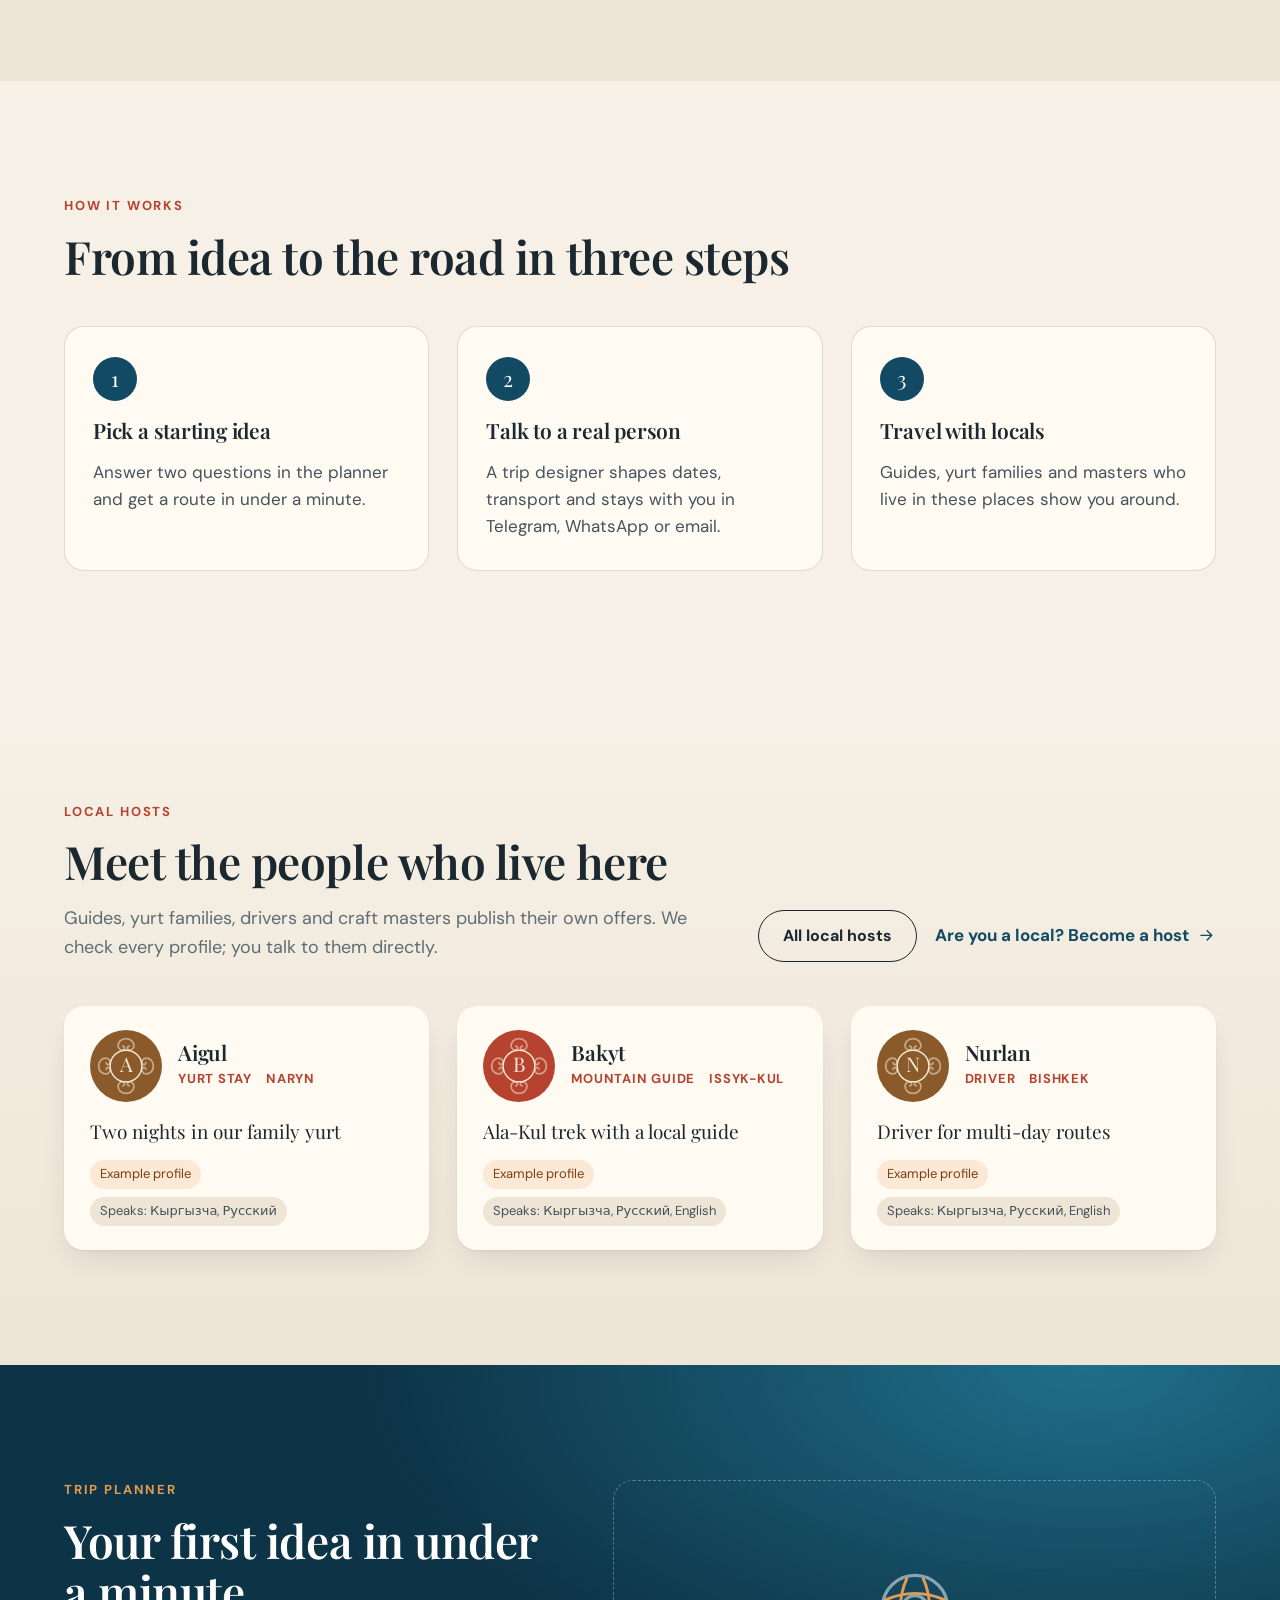
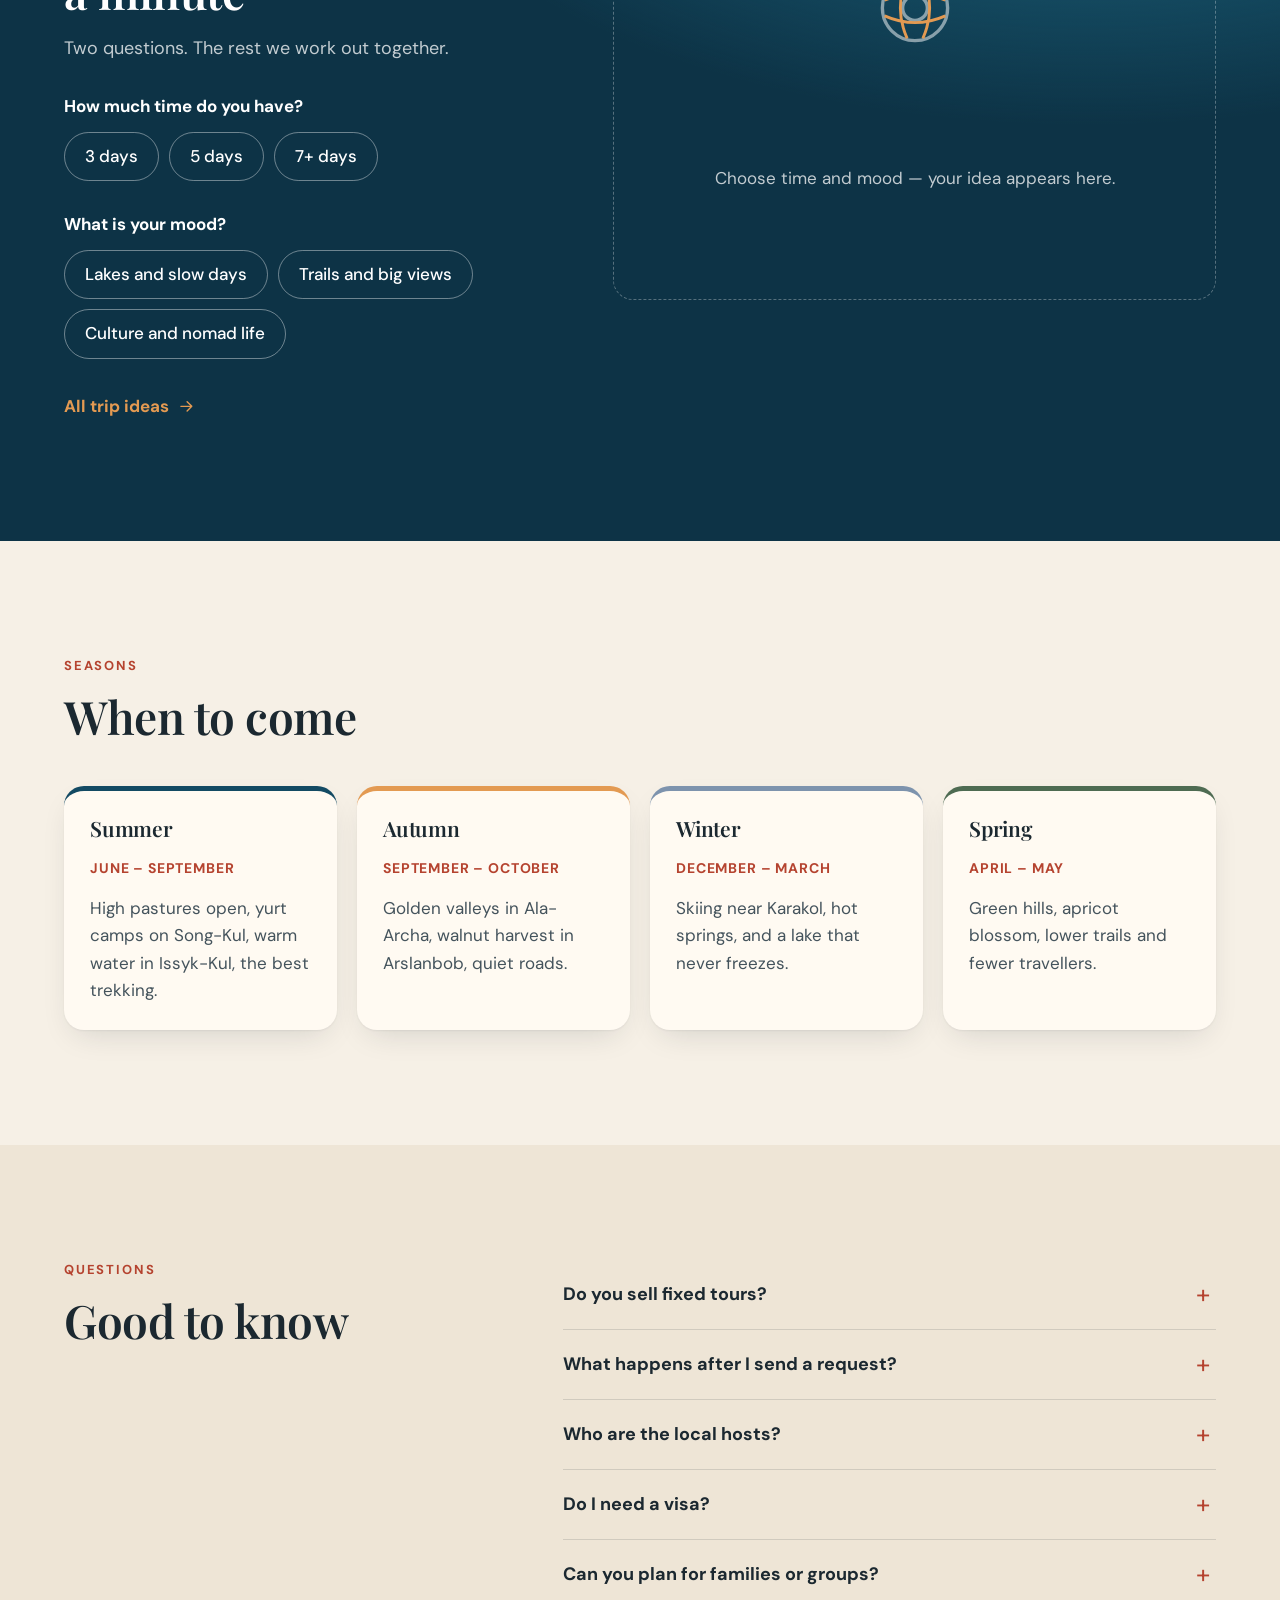
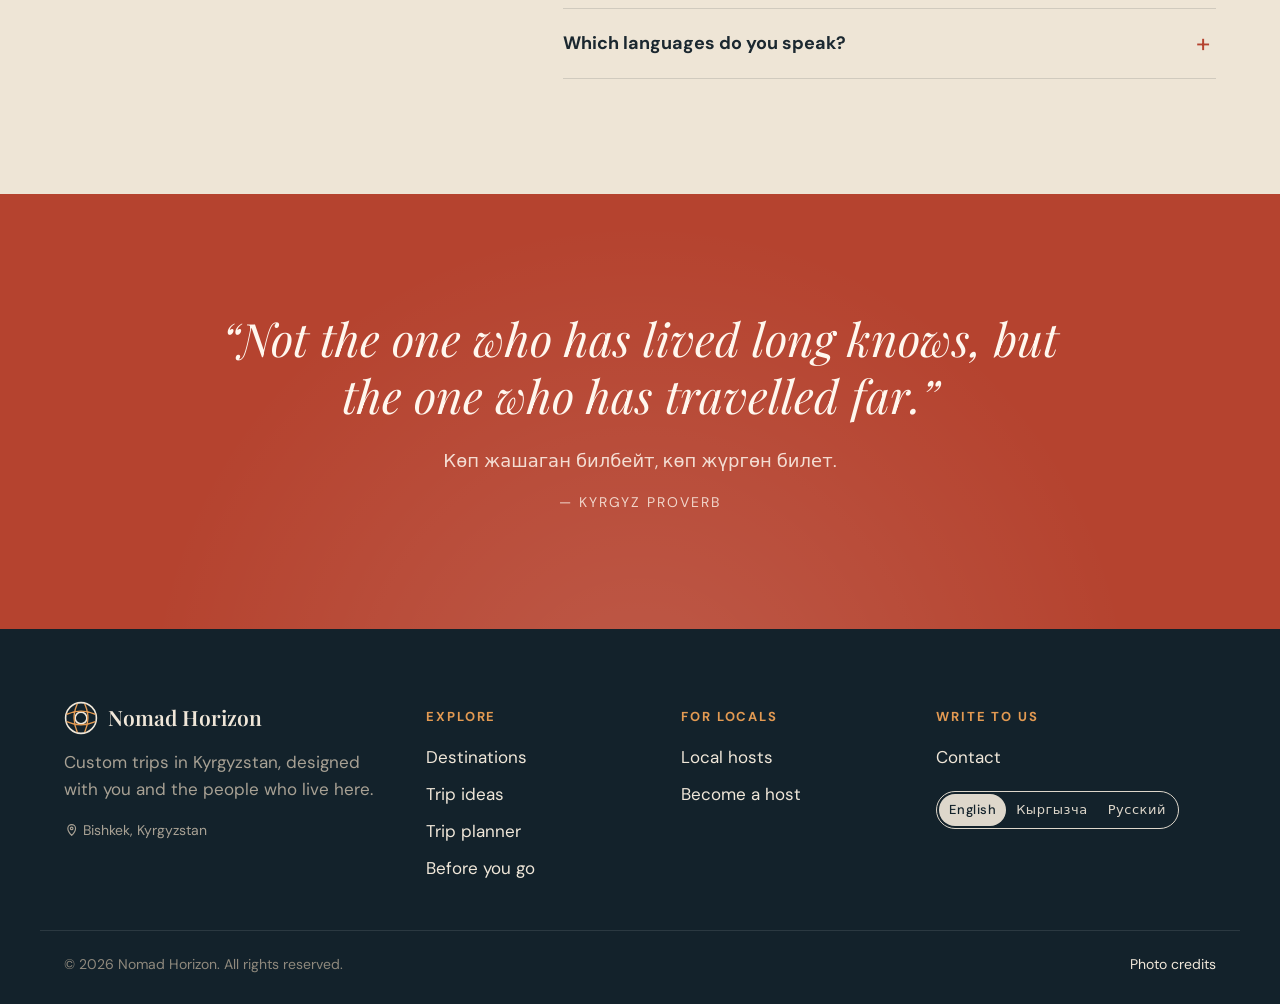
==== commit 1d51b61d: "Rename site to Nomad Horizon Co-Authored-By: Claude Opus 5.5 <noreply@anthropic.com> Claude-Session:" ====
--- a/public/index.html
+++ b/public/index.html
@@ -3,12 +3,12 @@
 <head>
   <meta charset="utf-8">
   <meta name="viewport" content="width=device-width, initial-scale=1">
-  <title>Travel Horizon — custom trips in Kyrgyzstan</title>
+  <title>Nomad Horizon — custom trips in Kyrgyzstan</title>
   <meta name="description" content="Get your first Kyrgyzstan trip idea in under a minute, then plan it with a real person. Lakes, trails, nomad culture and local hosts.">
   <meta name="theme-color" content="#134a63">
   <meta property="og:type" content="website">
-  <meta property="og:site_name" content="Travel Horizon">
-  <meta property="og:title" content="Travel Horizon — custom trips in Kyrgyzstan">
+  <meta property="og:site_name" content="Nomad Horizon">
+  <meta property="og:title" content="Nomad Horizon — custom trips in Kyrgyzstan">
   <meta property="og:description" content="Your first trip idea in under a minute. A real person takes it from there.">
   <link rel="alternate" hreflang="en" href="./?lang=en">
   <link rel="alternate" hreflang="ky" href="./?lang=ky">
@@ -23,7 +23,7 @@
   {
     "@context": "https://schema.org",
     "@type": "TravelAgency",
-    "name": "Travel Horizon",
+    "name": "Nomad Horizon",
     "description": "Custom trips in Kyrgyzstan and a marketplace of checked local hosts.",
     "areaServed": "Kyrgyzstan",
     "address": { "@type": "PostalAddress", "addressLocality": "Bishkek", "addressCountry": "KG" },
@@ -35,7 +35,7 @@
   <div id="app">
     <noscript>
       <main class="noscript">
-        <h1>Travel Horizon</h1>
+        <h1>Nomad Horizon</h1>
         <p>Custom trips in Kyrgyzstan: lakes, trails, nomad culture and local hosts. Please turn on JavaScript to use the trip planner.</p>
       </main>
     </noscript>
--- a/public/styles.css
+++ b/public/styles.css
@@ -1,4 +1,4 @@
-/* Travel Horizon — public site styles */
+/* Nomad Horizon — public site styles */
 :root {
   --ink: #1b2830;
   --ink-2: #44535c;
